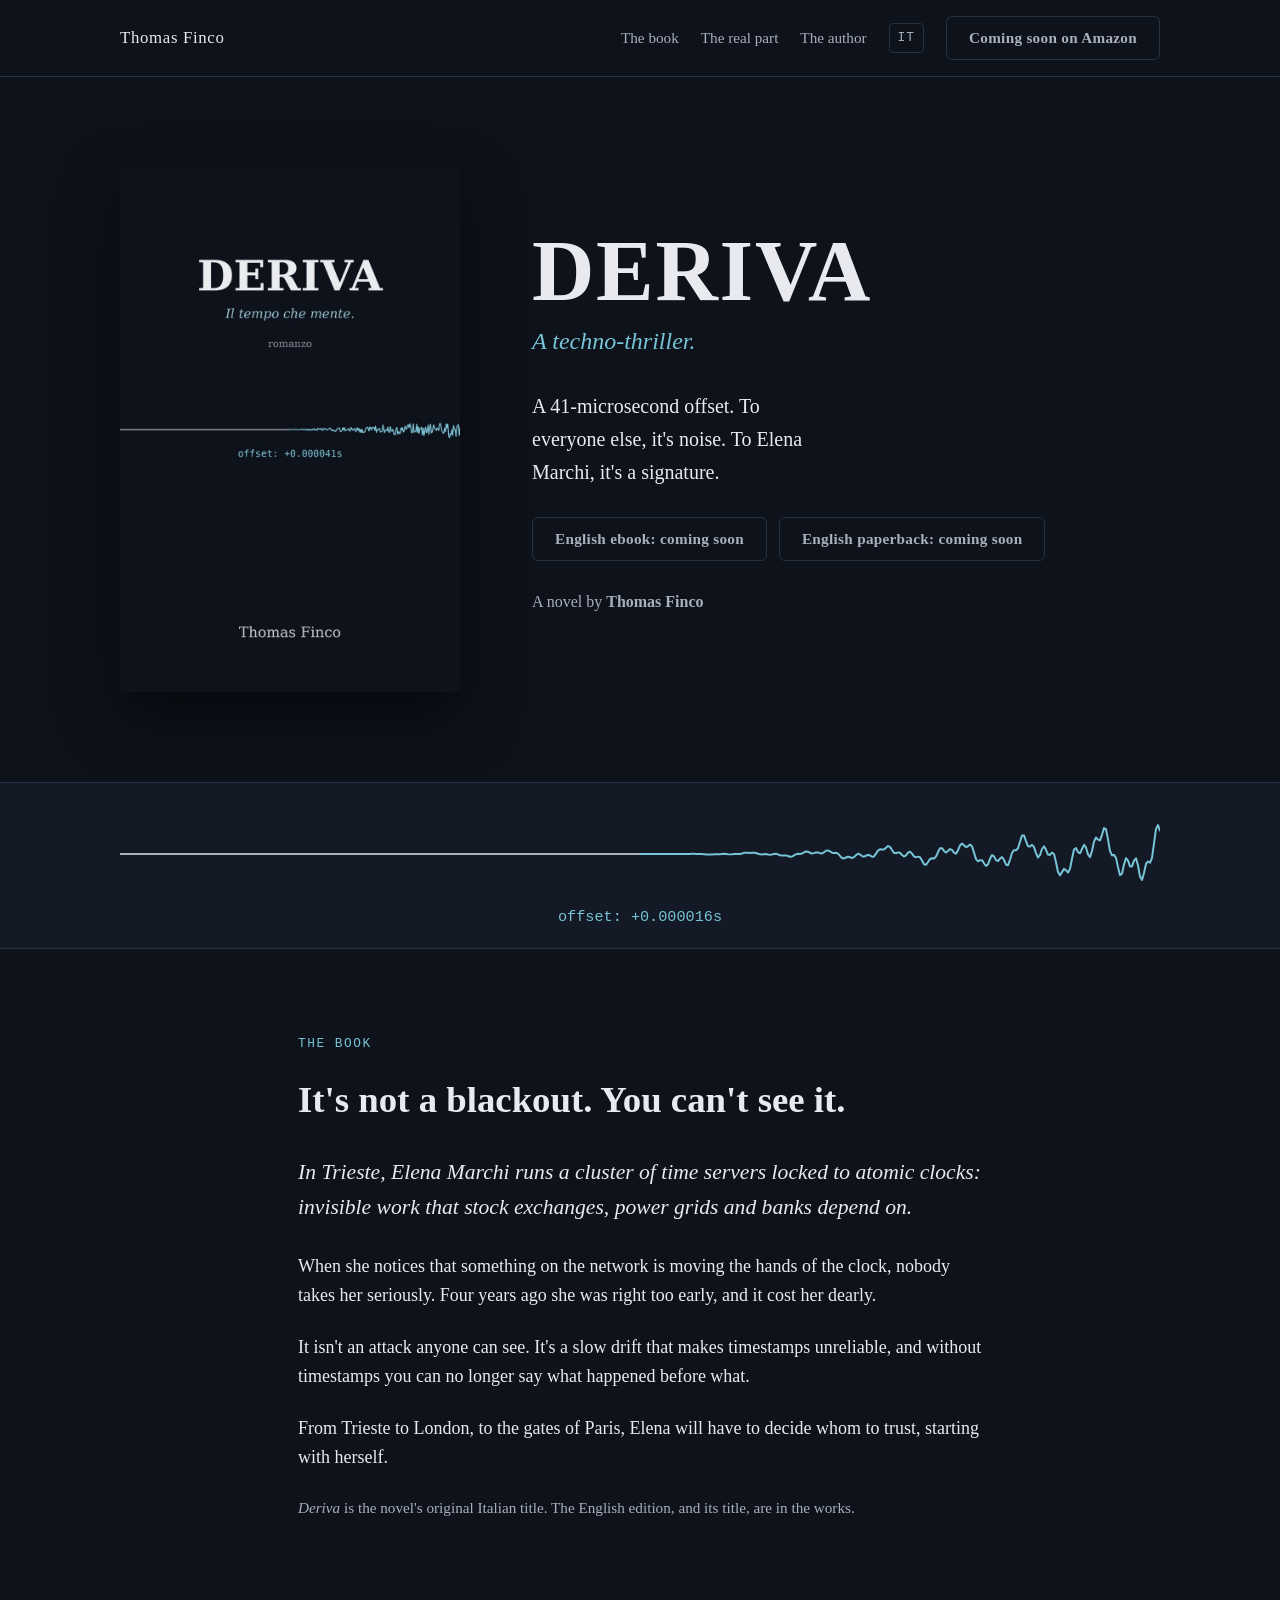
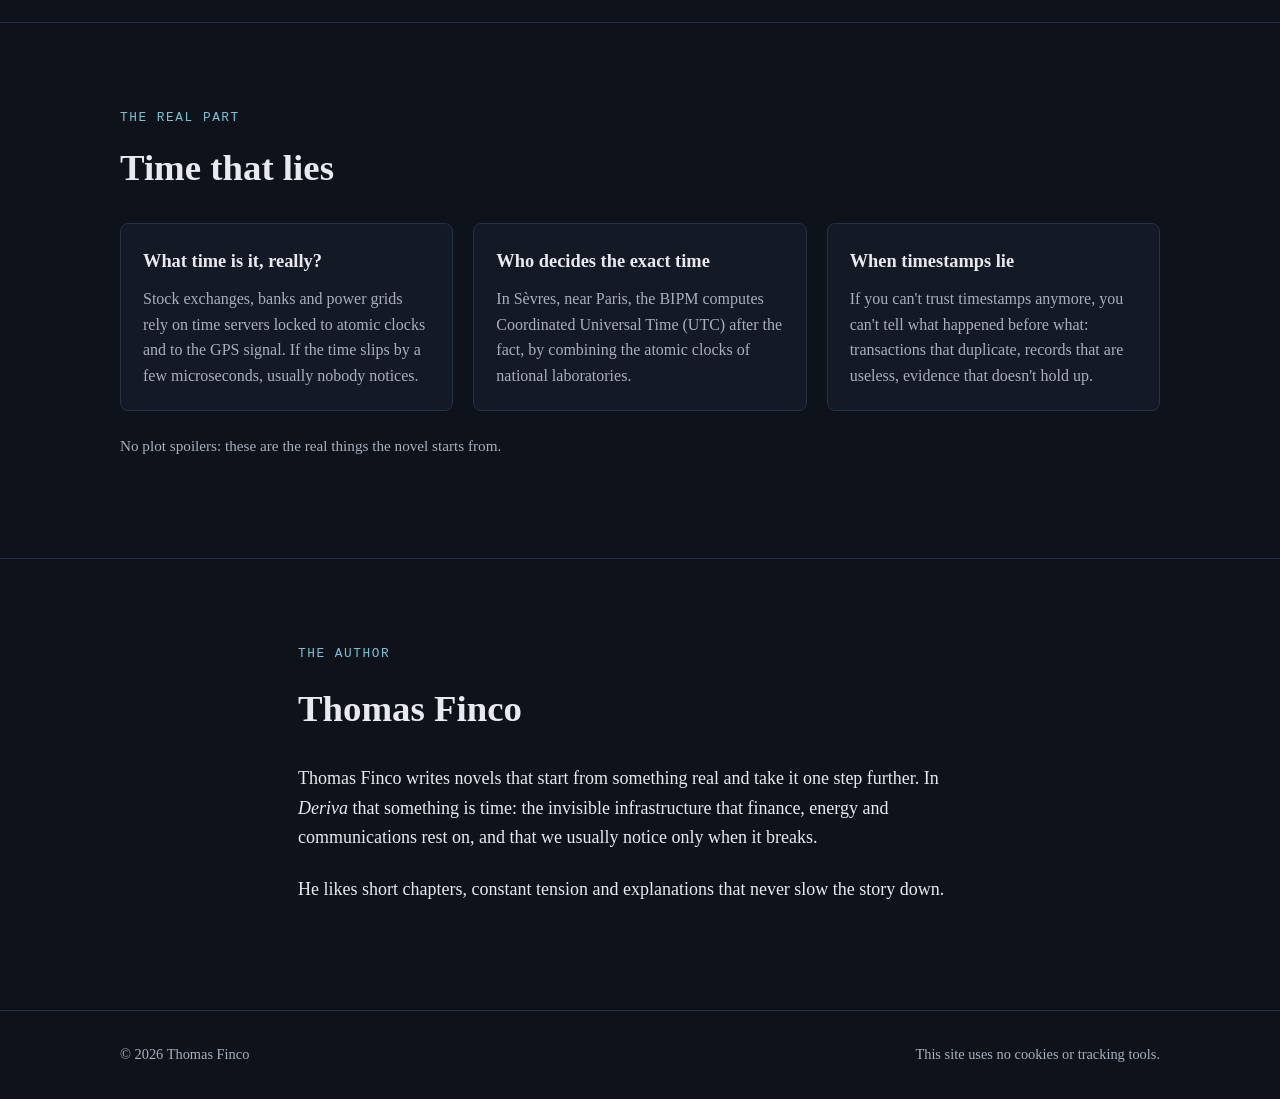
==== en/index.html @ d2b4d73e "Add files via upload" ====
<!doctype html>
<html lang="en">
<head>
<meta charset="utf-8">
<meta name="viewport" content="width=device-width, initial-scale=1">
<title>Deriva – A techno-thriller by Thomas Finco</title>
<meta name="description" content="Deriva, a techno-thriller by Thomas Finco. A 41-microsecond offset: to everyone else it's noise, to Elena Marchi it's a signature.">
<meta name="theme-color" content="#0e121b">
<link rel="icon" href="../favicon.svg" type="image/svg+xml">
<link rel="stylesheet" href="../style.css">

<!-- Language versions -->
<link rel="alternate" hreflang="it" href="https://thomasfinco.github.io/">
<link rel="alternate" hreflang="en" href="https://thomasfinco.github.io/en/">
<link rel="alternate" hreflang="x-default" href="https://thomasfinco.github.io/">

<!-- Social previews: replace the address if you move to your own domain -->
<meta property="og:type" content="book">
<meta property="og:locale" content="en_US">
<meta property="og:locale:alternate" content="it_IT">
<meta property="og:title" content="Deriva – A techno-thriller by Thomas Finco">
<meta property="og:description" content="A 41-microsecond offset. To everyone else it's noise.">
<meta property="og:image" content="https://thomasfinco.github.io/anteprima-social.jpg">
<meta name="twitter:card" content="summary_large_image">
</head>
<body>

<header>
  <div class="wrap">
    <a class="marchio" href="#top">Thomas Finco</a>
    <nav aria-label="Main">
      <a class="voce" href="#the-book">The book</a>
      <a class="voce" href="#the-real-part">The real part</a>
      <a class="voce" href="#estratto" id="nav-estratto" hidden>Excerpt</a>
      <a class="voce" href="#author">The author</a>
      <a class="lingua" href="../" hreflang="it" lang="it" title="Leggi il sito in italiano">IT</a>
      <a class="btn" id="btn-acquista-alto" aria-disabled="true">Coming soon on Amazon</a>
    </nav>
  </div>
</header>

<main id="top">

  <div class="hero">
    <div class="wrap">
      <img src="../copertina.jpg" width="800" height="1237" alt="Cover of the Italian edition of Deriva by Thomas Finco: a bold title on a dark background and a flat line that starts to tremble.">
      <div>
        <h1>DERIVA</h1>
        <p class="sottotitolo">A techno-thriller.</p>
        <p class="gancio">A 41-microsecond offset. To everyone else, it's noise. To Elena Marchi, it's a signature.</p>
        <div class="azioni">
          <a class="btn" id="btn-ebook" aria-disabled="true">English ebook: coming soon</a>
          <a class="btn secondario" id="btn-cartaceo" aria-disabled="true">English paperback: coming soon</a>
        </div>
        <p class="autore-riga">A novel by <strong>Thomas Finco</strong></p>
      </div>
    </div>
  </div>

  <div class="onda" aria-hidden="true">
    <div class="wrap">
      <canvas id="onda"></canvas>
      <p class="offset" id="offset">offset: +0.000041s</p>
    </div>
  </div>

  <section id="the-book">
    <div class="wrap colonna">
      <p class="etichetta">The book</p>
      <h2>It's not a blackout. You can't see it.</h2>
      <p class="evidenza">In Trieste, Elena Marchi runs a cluster of time servers locked to atomic clocks: invisible work that stock exchanges, power grids and banks depend on.</p>
      <p>When she notices that something on the network is moving the hands of the clock, nobody takes her seriously. Four years ago she was right too early, and it cost her dearly.</p>
      <p>It isn't an attack anyone can see. It's a slow drift that makes timestamps unreliable, and without timestamps you can no longer say what happened before what.</p>
      <p>From Trieste to London, to the gates of Paris, Elena will have to decide whom to trust, starting with herself.</p>
      <p class="nota"><em>Deriva</em> is the novel's original Italian title. The English edition, and its title, are in the works.</p>
    </div>
  </section>

  <section id="the-real-part">
    <div class="wrap">
      <p class="etichetta">The real part</p>
      <h2>Time that lies</h2>
      <div class="schede">
        <article class="scheda">
          <h3>What time is it, really?</h3>
          <p>Stock exchanges, banks and power grids rely on time servers locked to atomic clocks and to the GPS signal. If the time slips by a few microseconds, usually nobody notices.</p>
        </article>
        <article class="scheda">
          <h3>Who decides the exact time</h3>
          <p>In Sèvres, near Paris, the BIPM computes Coordinated Universal Time (UTC) after the fact, by combining the atomic clocks of national laboratories.</p>
        </article>
        <article class="scheda">
          <h3>When timestamps lie</h3>
          <p>If you can't trust timestamps anymore, you can't tell what happened before what: transactions that duplicate, records that are useless, evidence that doesn't hold up.</p>
        </article>
      </div>
      <p class="nota">No plot spoilers: these are the real things the novel starts from.</p>
    </div>
  </section>

  <section id="estratto" hidden>
    <div class="wrap colonna">
      <p class="etichetta">Excerpt</p>
      <h2>The first pages</h2>
      <div id="testo-estratto"></div>
    </div>
  </section>

  <section id="author">
    <div class="wrap colonna">
      <p class="etichetta">The author</p>
      <h2>Thomas Finco</h2>
      <p>Thomas Finco writes novels that start from something real and take it one step further. In <em>Deriva</em> that something is time: the invisible infrastructure that finance, energy and communications rest on, and that we usually notice only when it breaks.</p>
      <p>He likes short chapters, constant tension and explanations that never slow the story down.</p>
    </div>
  </section>

  <section id="newsletter" hidden>
    <div class="wrap colonna">
      <p class="etichetta">Newsletter</p>
      <h2>Stay in touch</h2>
      <p>Get the extended excerpt and the behind-the-scenes notes on <em>Deriva</em>. An occasional email, no spam.</p>
      <form id="form-newsletter" method="post">
        <label for="email" class="sr">Email address</label>
        <input id="email" name="email" type="email" required placeholder="Your email" autocomplete="email">
        <button class="btn" type="submit">Subscribe</button>
      </form>
    </div>
  </section>

</main>

<footer>
  <div class="wrap">
    <span>© 2026 Thomas Finco</span>
    <span id="contatto" hidden></span>
    <span>This site uses no cookies or tracking tools.</span>
  </div>
</footer>

<script src="../config.js"></script>
<script src="../app.js"></script>
</body>
</html>
---- style.css ----
:root {
  --bg: #0e121b;
  --bg-2: #131925;
  --linea: #263042;
  --testo: #e9eaef;
  --testo-2: #a9afbd;
  --accento: #77c4d6;
  --accento-scuro: #0e121b;
  --serif: "Iowan Old Style", "Palatino Linotype", Palatino, Georgia, "Times New Roman", serif;
  --mono: ui-monospace, "SFMono-Regular", Menlo, Consolas, "Liberation Mono", monospace;
}
* { box-sizing: border-box; }
html { scroll-behavior: smooth; }
body {
  margin: 0; background: var(--bg); color: var(--testo);
  font: 18px/1.65 var(--serif);
  -webkit-font-smoothing: antialiased;
}
a { color: var(--accento); }
.wrap { width: min(1040px, 100% - 40px); margin-inline: auto; }
.mono { font-family: var(--mono); }

/* Intestazione */
header { border-bottom: 1px solid var(--linea); }
header .wrap { display: flex; align-items: center; justify-content: space-between; padding-block: 16px; gap: 16px; }
.marchio { font-family: var(--serif); letter-spacing: .04em; color: var(--testo); text-decoration: none; font-size: 1.05rem; }
nav { display: flex; gap: 22px; align-items: center; font-size: .95rem; }
nav a { color: var(--testo-2); text-decoration: none; }
nav a:hover { color: var(--testo); }
@media (max-width: 720px) { nav .voce { display: none; } }

/* Pulsanti */
.btn {
  display: inline-block; padding: 12px 22px; border-radius: 6px; text-decoration: none;
  font: 600 .95rem var(--serif); letter-spacing: .02em; border: 1px solid var(--accento);
  background: var(--accento); color: var(--accento-scuro); cursor: pointer;
}
.btn:hover { filter: brightness(1.08); }
.btn.secondario { background: transparent; color: var(--accento); }
.btn[aria-disabled="true"] { background: transparent; color: var(--testo-2); border-color: var(--linea); cursor: default; filter: none; }
.btn:focus-visible, a:focus-visible, input:focus-visible { outline: 3px solid var(--accento); outline-offset: 3px; }

/* Hero */
.hero { padding-block: clamp(40px, 8vw, 90px); }
.hero .wrap { display: grid; grid-template-columns: minmax(220px, 340px) 1fr; gap: clamp(28px, 6vw, 72px); align-items: center; }
.hero img { width: 100%; height: auto; display: block; border-radius: 4px; box-shadow: 0 24px 60px rgba(0,0,0,.55); }
.hero h1 { font-size: clamp(3rem, 9vw, 5.4rem); line-height: 1; margin: 0 0 8px; letter-spacing: .02em; font-weight: 700; }
.sottotitolo { font-style: italic; color: var(--accento); font-size: 1.5rem; margin: 0 0 28px; }
.gancio { font-size: 1.25rem; max-width: 30ch; margin: 0 0 28px; }
.azioni { display: flex; flex-wrap: wrap; gap: 12px; }
.autore-riga { margin-top: 28px; color: var(--testo-2); font-size: 1rem; }
@media (max-width: 720px) { .hero .wrap { grid-template-columns: 1fr; } .hero img { max-width: 280px; margin-inline: auto; } }

/* Onda */
.onda { border-block: 1px solid var(--linea); background: var(--bg-2); padding-block: 26px 18px; }
.onda canvas { width: 100%; height: 90px; display: block; }
.offset { text-align: center; color: var(--accento); font-family: var(--mono); font-size: .95rem; margin: 6px 0 0; }

/* Sezioni */
section { padding-block: clamp(44px, 7vw, 84px); }
section + section { border-top: 1px solid var(--linea); }
h2 { font-size: clamp(1.7rem, 4vw, 2.3rem); margin: 0 0 24px; font-weight: 700; }
.etichetta { font-family: var(--mono); font-size: .8rem; letter-spacing: .12em; text-transform: uppercase; color: var(--accento); margin: 0 0 10px; }
.colonna { max-width: 38em; }
.colonna p { margin: 0 0 1.2em; }
.evidenza { font-size: 1.35rem; font-style: italic; }

.schede { display: grid; grid-template-columns: repeat(auto-fit, minmax(240px, 1fr)); gap: 20px; margin-top: 8px; }
.scheda { border: 1px solid var(--linea); background: var(--bg-2); border-radius: 8px; padding: 22px; }
.scheda h3 { margin: 0 0 10px; font-size: 1.15rem; }
.scheda p { margin: 0; color: var(--testo-2); font-size: 1rem; line-height: 1.6; }
.nota { margin-top: 22px; color: var(--testo-2); font-size: .95rem; }

/* Newsletter */
form { display: flex; flex-wrap: wrap; gap: 12px; max-width: 520px; }
input[type=email] {
  flex: 1 1 240px; padding: 12px 14px; border-radius: 6px; border: 1px solid var(--linea);
  background: var(--bg-2); color: var(--testo); font: 1rem var(--serif);
}

footer { border-top: 1px solid var(--linea); padding-block: 32px; color: var(--testo-2); font-size: .9rem; }
footer .wrap { display: flex; flex-wrap: wrap; justify-content: space-between; gap: 12px; }
[hidden] { display: none !important; }
/* Selettore lingua */
.lingua { border: 1px solid var(--linea); border-radius: 4px; padding: 3px 8px; font-family: var(--mono); font-size: .8rem; letter-spacing: .08em; }
.lingua:hover { border-color: var(--accento); color: var(--accento); }
.sr { position: absolute; left: -9999px; }
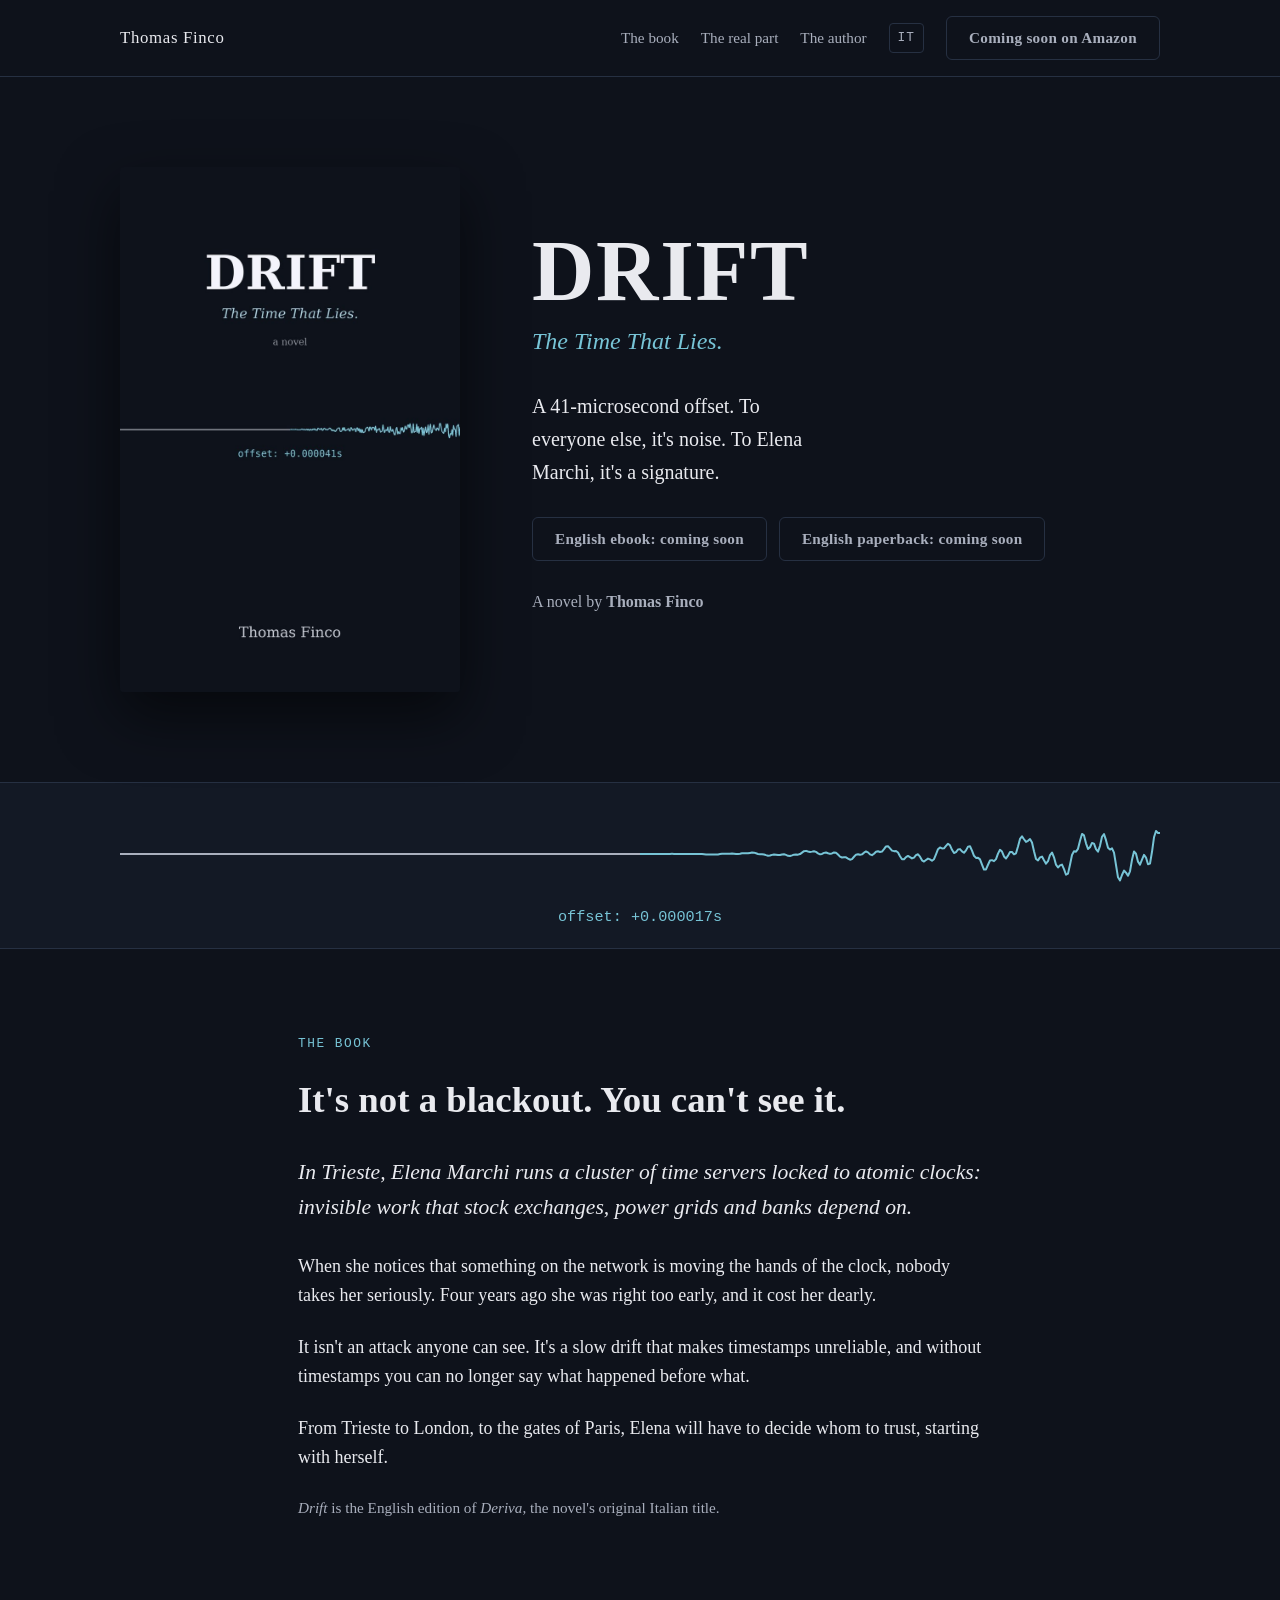
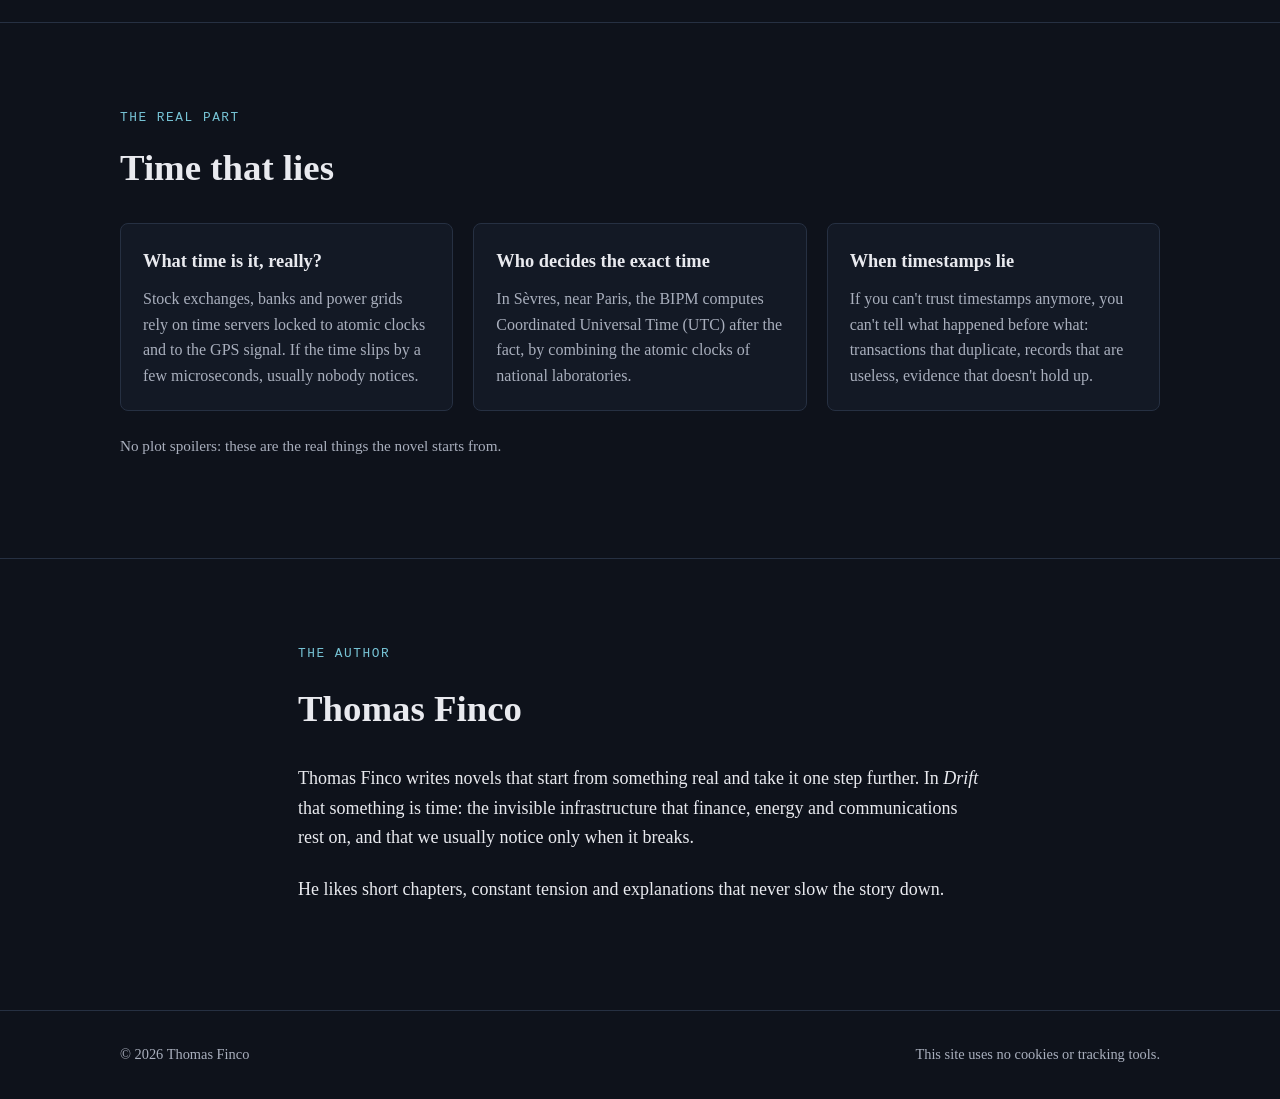
==== commit 1daa9e95: "Add files via upload" ====
--- a/en/index.html
+++ b/en/index.html
@@ -3,8 +3,8 @@
 <head>
 <meta charset="utf-8">
 <meta name="viewport" content="width=device-width, initial-scale=1">
-<title>Deriva – A techno-thriller by Thomas Finco</title>
-<meta name="description" content="Deriva, a techno-thriller by Thomas Finco. A 41-microsecond offset: to everyone else it's noise, to Elena Marchi it's a signature.">
+<title>Drift: The Time That Lies – A techno-thriller by Thomas Finco</title>
+<meta name="description" content="Drift: The Time That Lies, a techno-thriller by Thomas Finco. A 41-microsecond offset: to everyone else it's noise, to Elena Marchi it's a signature.">
 <meta name="theme-color" content="#0e121b">
 <link rel="icon" href="../favicon.svg" type="image/svg+xml">
 <link rel="stylesheet" href="../style.css">
@@ -18,10 +18,22 @@
 <meta property="og:type" content="book">
 <meta property="og:locale" content="en_US">
 <meta property="og:locale:alternate" content="it_IT">
-<meta property="og:title" content="Deriva – A techno-thriller by Thomas Finco">
+<meta property="og:title" content="Drift: The Time That Lies – A techno-thriller by Thomas Finco">
 <meta property="og:description" content="A 41-microsecond offset. To everyone else it's noise.">
-<meta property="og:image" content="https://thomasfinco.github.io/anteprima-social.jpg">
+<meta property="og:image" content="https://thomasfinco.github.io/anteprima-social-en.jpg">
 <meta name="twitter:card" content="summary_large_image">
+
+<script type="application/ld+json">
+{
+  "@context": "https://schema.org",
+  "@type": "Book",
+  "name": "Drift: The Time That Lies",
+  "author": { "@type": "Person", "name": "Thomas Finco" },
+  "inLanguage": "en",
+  "genre": "Techno-thriller",
+  "image": "https://thomasfinco.github.io/copertina-en.jpg"
+}
+</script>
 </head>
 <body>
 
@@ -43,10 +55,10 @@
 
   <div class="hero">
     <div class="wrap">
-      <img src="../copertina.jpg" width="800" height="1237" alt="Cover of the Italian edition of Deriva by Thomas Finco: a bold title on a dark background and a flat line that starts to tremble.">
+      <img src="../copertina-en.jpg" width="800" height="1236" alt="Cover of Drift: The Time That Lies, a novel by Thomas Finco: a bold title on a dark background and a flat line that starts to tremble.">
       <div>
-        <h1>DERIVA</h1>
-        <p class="sottotitolo">A techno-thriller.</p>
+        <h1>DRIFT</h1>
+        <p class="sottotitolo">The Time That Lies.</p>
         <p class="gancio">A 41-microsecond offset. To everyone else, it's noise. To Elena Marchi, it's a signature.</p>
         <div class="azioni">
           <a class="btn" id="btn-ebook" aria-disabled="true">English ebook: coming soon</a>
@@ -72,7 +84,7 @@
       <p>When she notices that something on the network is moving the hands of the clock, nobody takes her seriously. Four years ago she was right too early, and it cost her dearly.</p>
       <p>It isn't an attack anyone can see. It's a slow drift that makes timestamps unreliable, and without timestamps you can no longer say what happened before what.</p>
       <p>From Trieste to London, to the gates of Paris, Elena will have to decide whom to trust, starting with herself.</p>
-      <p class="nota"><em>Deriva</em> is the novel's original Italian title. The English edition, and its title, are in the works.</p>
+      <p class="nota"><em>Drift</em> is the English edition of <em>Deriva</em>, the novel's original Italian title.</p>
     </div>
   </section>
 
@@ -110,7 +122,7 @@
     <div class="wrap colonna">
       <p class="etichetta">The author</p>
       <h2>Thomas Finco</h2>
-      <p>Thomas Finco writes novels that start from something real and take it one step further. In <em>Deriva</em> that something is time: the invisible infrastructure that finance, energy and communications rest on, and that we usually notice only when it breaks.</p>
+      <p>Thomas Finco writes novels that start from something real and take it one step further. In <em>Drift</em> that something is time: the invisible infrastructure that finance, energy and communications rest on, and that we usually notice only when it breaks.</p>
       <p>He likes short chapters, constant tension and explanations that never slow the story down.</p>
     </div>
   </section>
@@ -119,7 +131,7 @@
     <div class="wrap colonna">
       <p class="etichetta">Newsletter</p>
       <h2>Stay in touch</h2>
-      <p>Get the extended excerpt and the behind-the-scenes notes on <em>Deriva</em>. An occasional email, no spam.</p>
+      <p>Get the extended excerpt and the behind-the-scenes notes on <em>Drift</em>. An occasional email, no spam.</p>
       <form id="form-newsletter" method="post">
         <label for="email" class="sr">Email address</label>
         <input id="email" name="email" type="email" required placeholder="Your email" autocomplete="email">
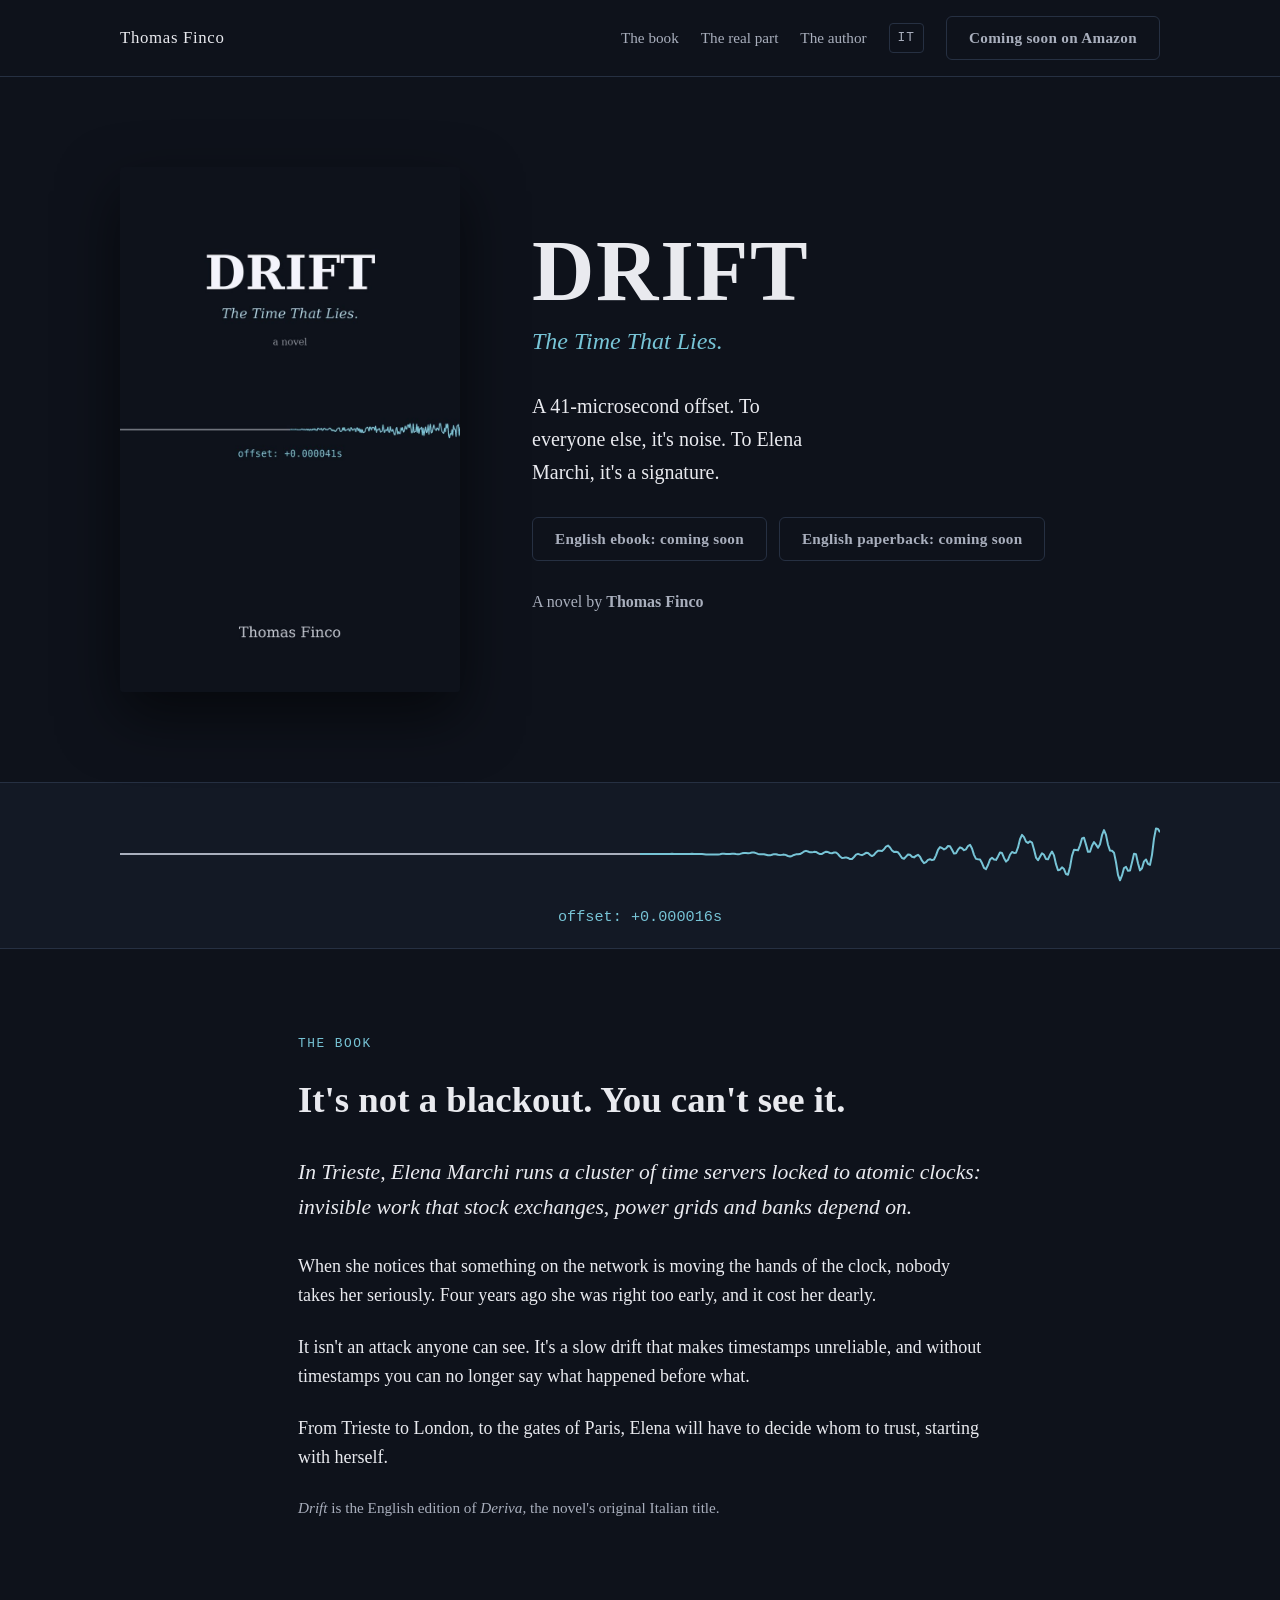
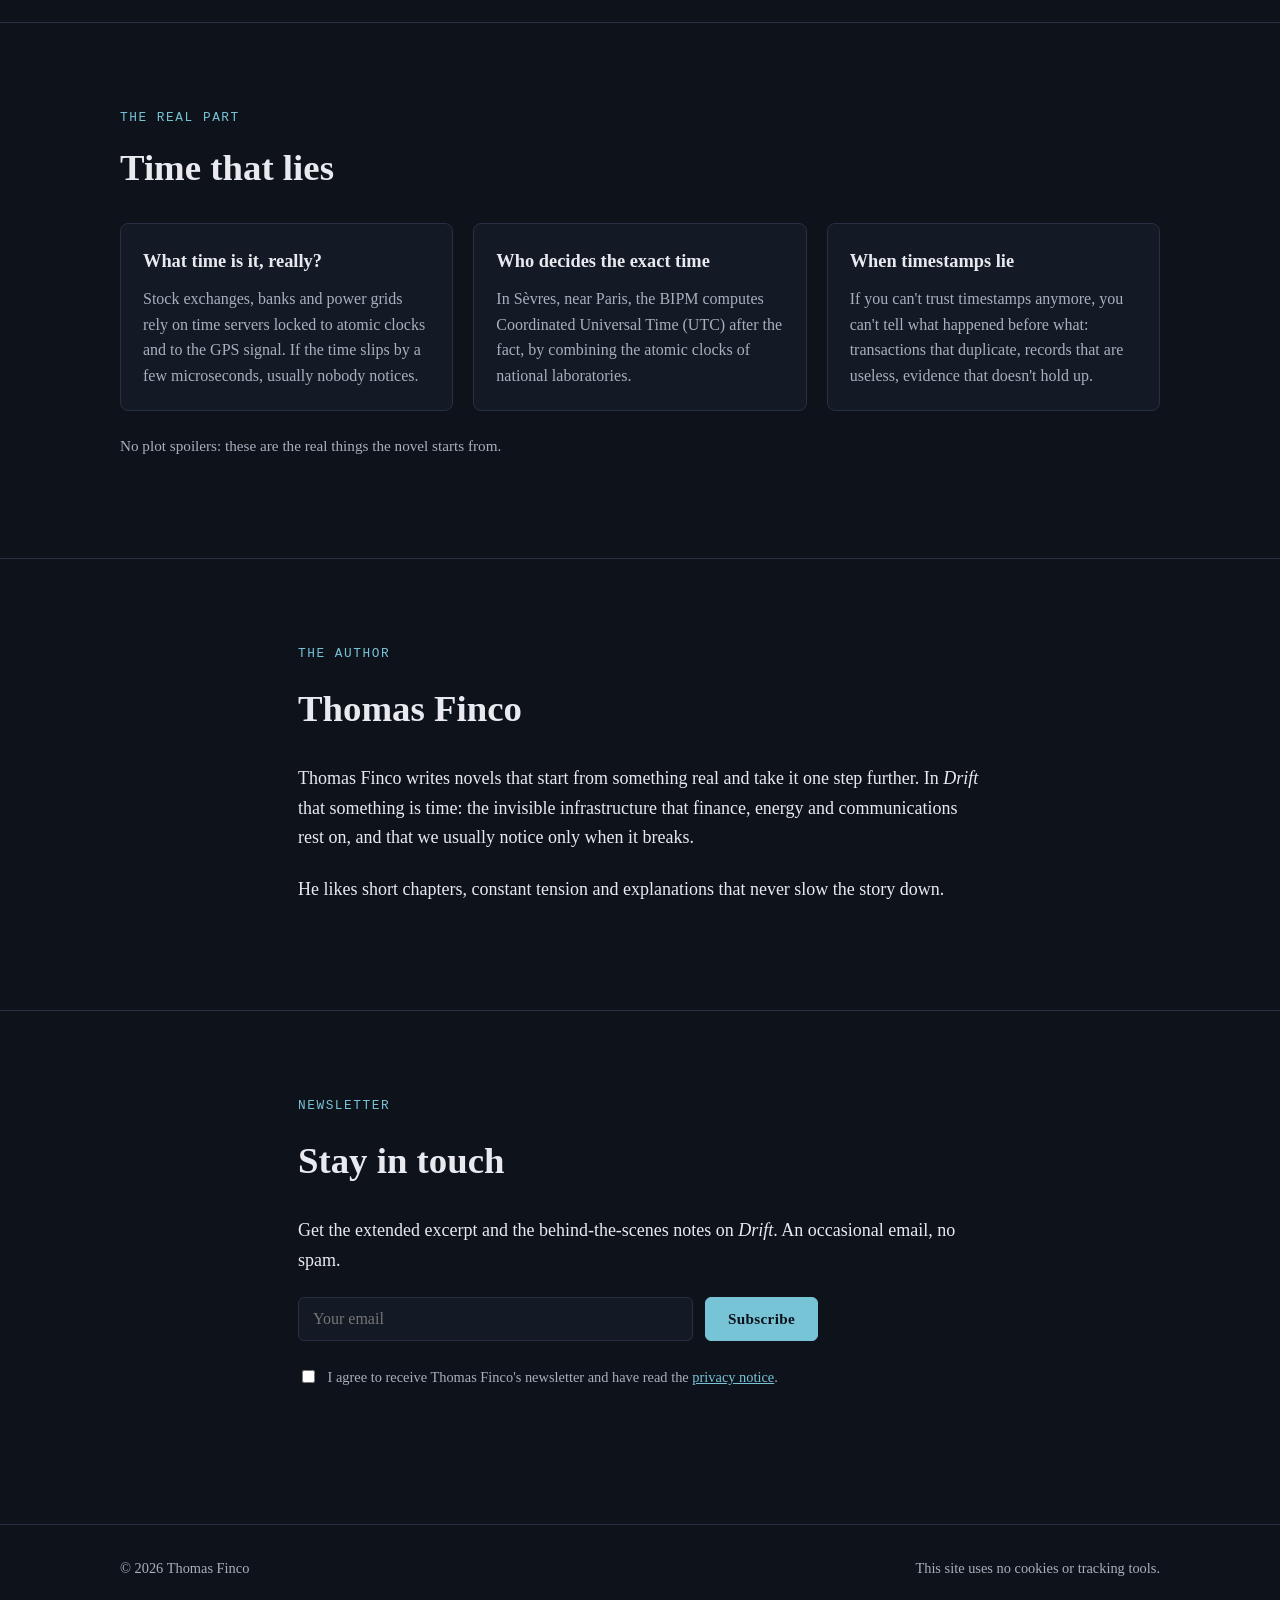
==== commit b75626c2: "Add files via upload" ====
--- a/en/index.html
+++ b/en/index.html
@@ -132,10 +132,14 @@
       <p class="etichetta">Newsletter</p>
       <h2>Stay in touch</h2>
       <p>Get the extended excerpt and the behind-the-scenes notes on <em>Drift</em>. An occasional email, no spam.</p>
-      <form id="form-newsletter" method="post">
+      <form id="form-newsletter" method="post" novalidate>
         <label for="email" class="sr">Email address</label>
-        <input id="email" name="email" type="email" required placeholder="Your email" autocomplete="email">
+        <input id="email" name="fields[email]" type="email" required placeholder="Your email" autocomplete="email">
         <button class="btn" type="submit">Subscribe</button>
+        <label class="consenso"><input type="checkbox" id="consenso" required> <span>I agree to receive Thomas Finco's newsletter and have read the <a href="privacy.html">privacy notice</a>.</span></label>
+        <input type="hidden" name="ml-submit" value="1">
+        <input type="hidden" name="anticsrf" value="true">
+        <p id="esito" role="status" aria-live="polite"></p>
       </form>
     </div>
   </section>
--- a/style.css
+++ b/style.css
@@ -85,3 +85,10 @@
 .lingua { border: 1px solid var(--linea); border-radius: 4px; padding: 3px 8px; font-family: var(--mono); font-size: .8rem; letter-spacing: .08em; }
 .lingua:hover { border-color: var(--accento); color: var(--accento); }
 .sr { position: absolute; left: -9999px; }
+
+/* Newsletter: consenso e messaggio di esito */
+#form-newsletter{flex-wrap:wrap}
+#form-newsletter .consenso{flex-basis:100%;display:flex;gap:.6rem;align-items:flex-start;font-size:.9rem;color:#a9afbd;margin-top:.8rem}
+#form-newsletter .consenso input{margin-top:.25rem;flex:none}
+#form-newsletter .consenso a{color:#77c4d6}
+#esito{flex-basis:100%;margin:.8rem 0 0;color:#77c4d6;min-height:1.4em}
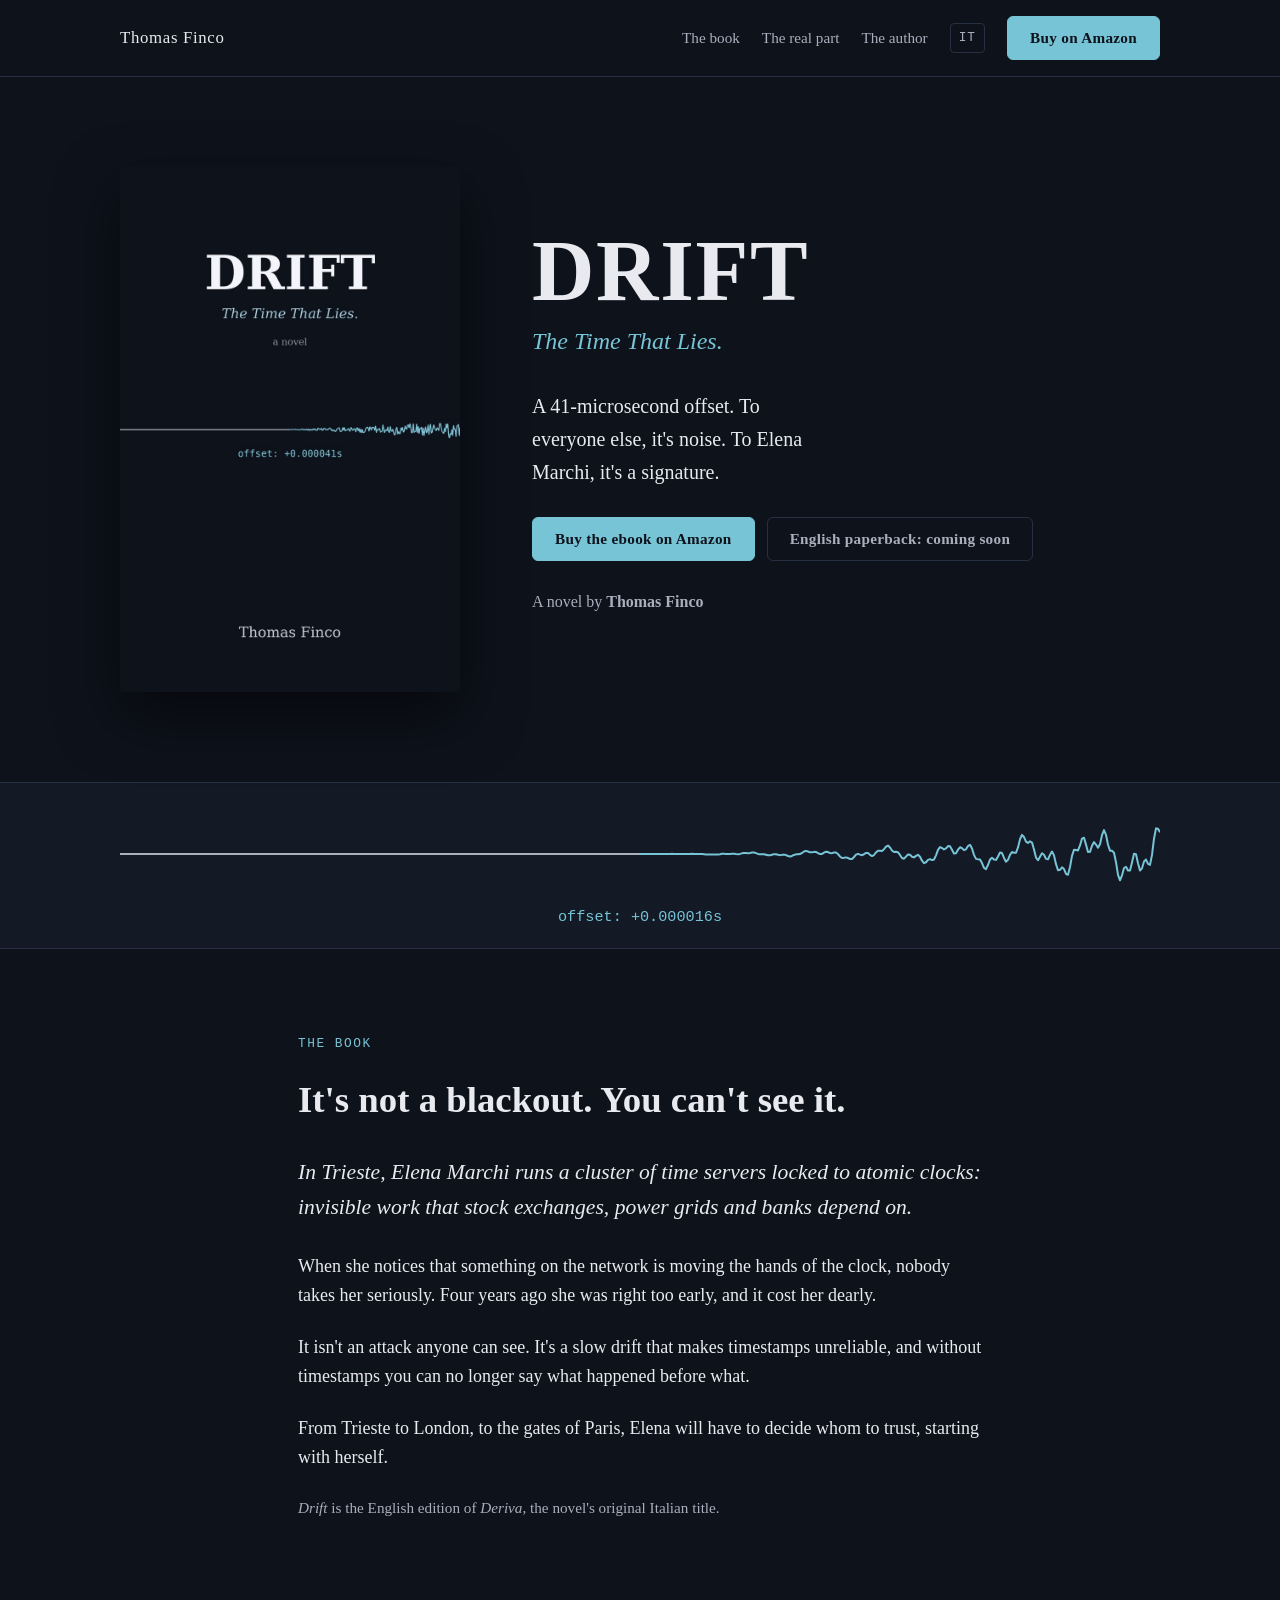
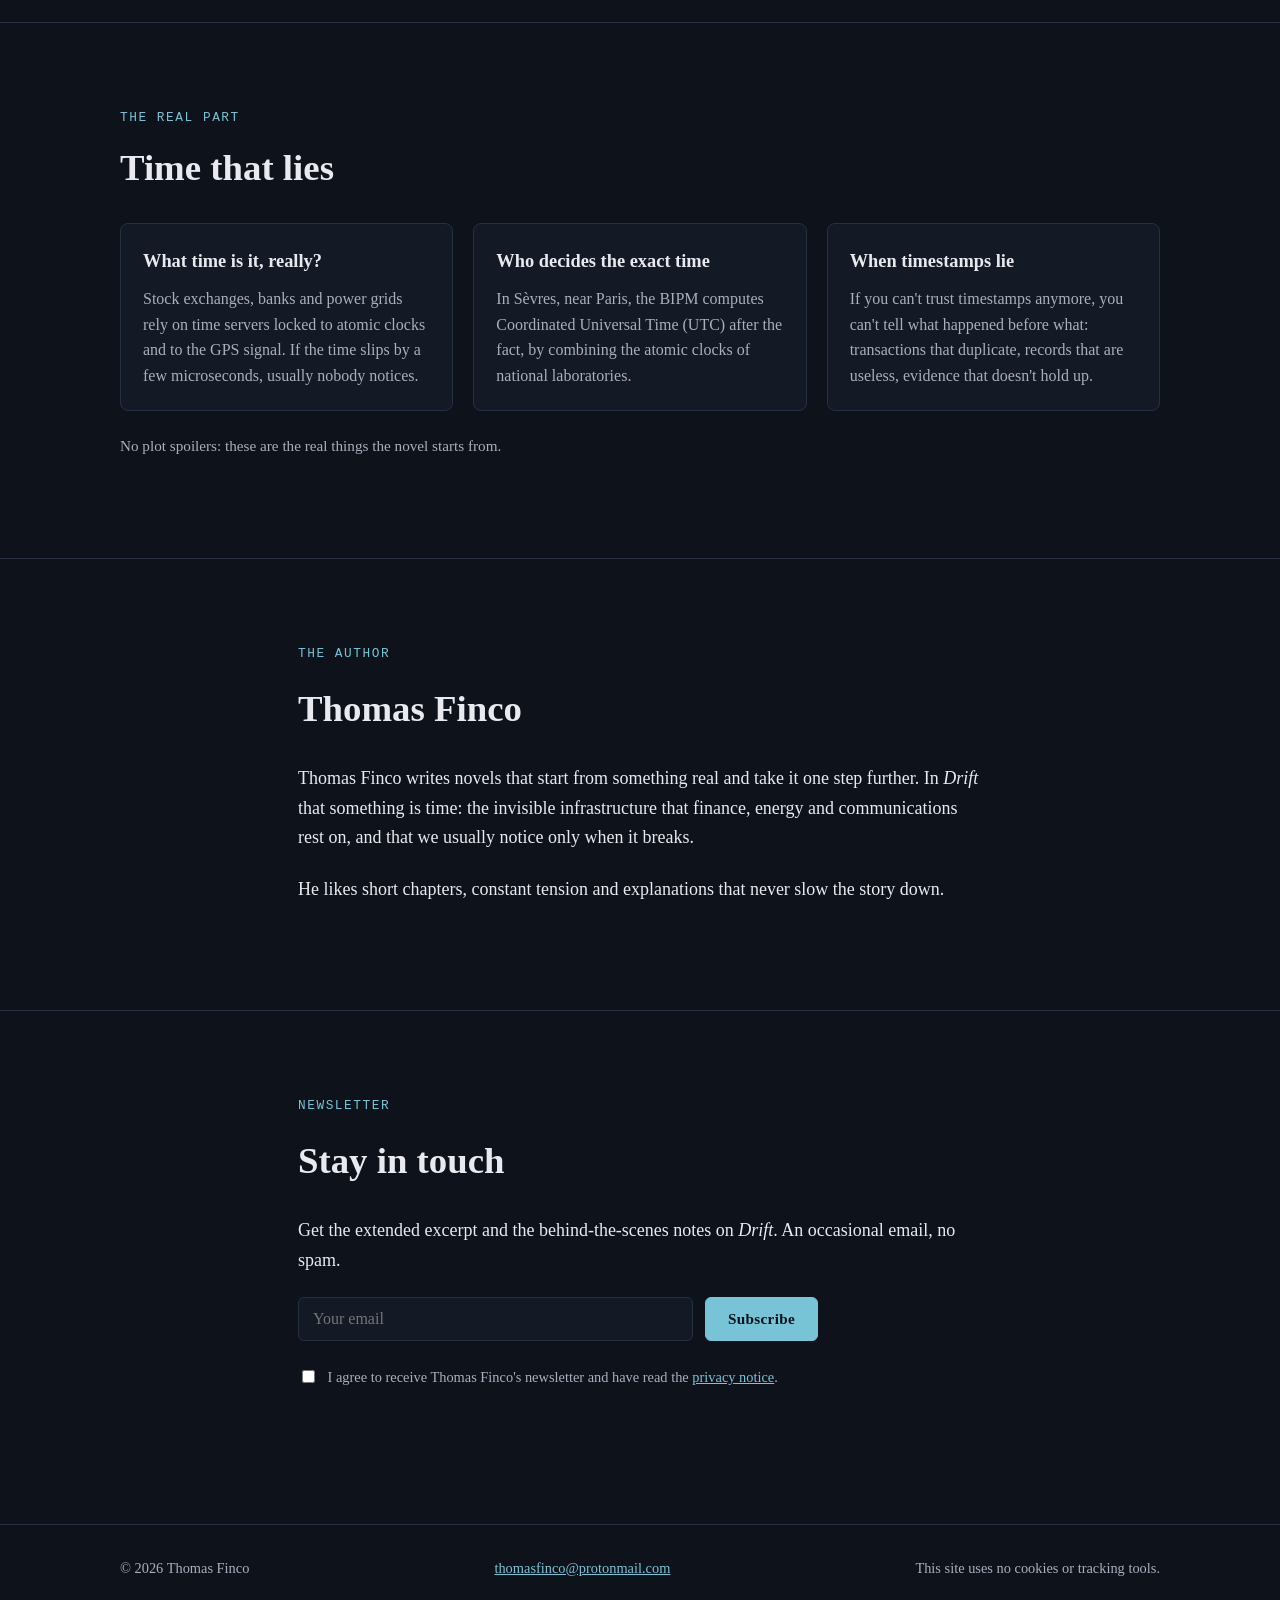
==== commit 5fa7d87e: "Add files via upload" ====
--- a/en/index.html
+++ b/en/index.html
@@ -10,6 +10,7 @@
 <link rel="stylesheet" href="../style.css">
 
 <!-- Language versions -->
+<link rel="canonical" href="https://thomasfinco.github.io/en/">
 <link rel="alternate" hreflang="it" href="https://thomasfinco.github.io/">
 <link rel="alternate" hreflang="en" href="https://thomasfinco.github.io/en/">
 <link rel="alternate" hreflang="x-default" href="https://thomasfinco.github.io/">
@@ -27,11 +28,41 @@
 {
   "@context": "https://schema.org",
   "@type": "Book",
+  "@id": "https://thomasfinco.github.io/en/#book",
   "name": "Drift: The Time That Lies",
-  "author": { "@type": "Person", "name": "Thomas Finco" },
+  "url": "https://thomasfinco.github.io/en/",
+  "author": {
+    "@type": "Person",
+    "@id": "https://thomasfinco.github.io/#autore",
+    "name": "Thomas Finco",
+    "url": "https://thomasfinco.github.io/"
+  },
   "inLanguage": "en",
   "genre": "Techno-thriller",
-  "image": "https://thomasfinco.github.io/copertina-en.jpg"
+  "image": "https://thomasfinco.github.io/copertina-en.jpg",
+  "translationOfWork": {
+    "@id": "https://thomasfinco.github.io/#libro"
+  },
+  "workExample": {
+    "@type": "Book",
+    "bookFormat": "https://schema.org/EBook",
+    "inLanguage": "en",
+    "datePublished": "2026-10-10",
+    "identifier": {
+      "@type": "PropertyValue",
+      "propertyID": "ASIN",
+      "value": "B0HM3XYZW8"
+    },
+    "offers": {
+      "@type": "Offer",
+      "price": "3.99",
+      "priceCurrency": "USD",
+      "url": "https://www.amazon.com/dp/B0HM3XYZW8"
+    }
+  },
+  "sameAs": [
+    "https://www.amazon.com/dp/B0HM3XYZW8"
+  ]
 }
 </script>
 </head>
--- a/style.css
+++ b/style.css
@@ -92,3 +92,10 @@
 #form-newsletter .consenso input{margin-top:.25rem;flex:none}
 #form-newsletter .consenso a{color:#77c4d6}
 #esito{flex-basis:100%;margin:.8rem 0 0;color:#77c4d6;min-height:1.4em}
+
+/* Pagina "Grazie per aver letto" */
+.grazie { padding-block: clamp(48px, 9vw, 110px) clamp(32px, 6vw, 64px); }
+.grazie h1 { font-size: clamp(2.3rem, 7vw, 3.8rem); line-height: 1.08; margin: 0 0 22px; font-weight: 700; }
+.elenco { margin: 0 0 1.2em; padding-left: 1.2em; }
+.elenco li { margin-bottom: .45em; }
+.elenco li::marker { color: var(--accento); }
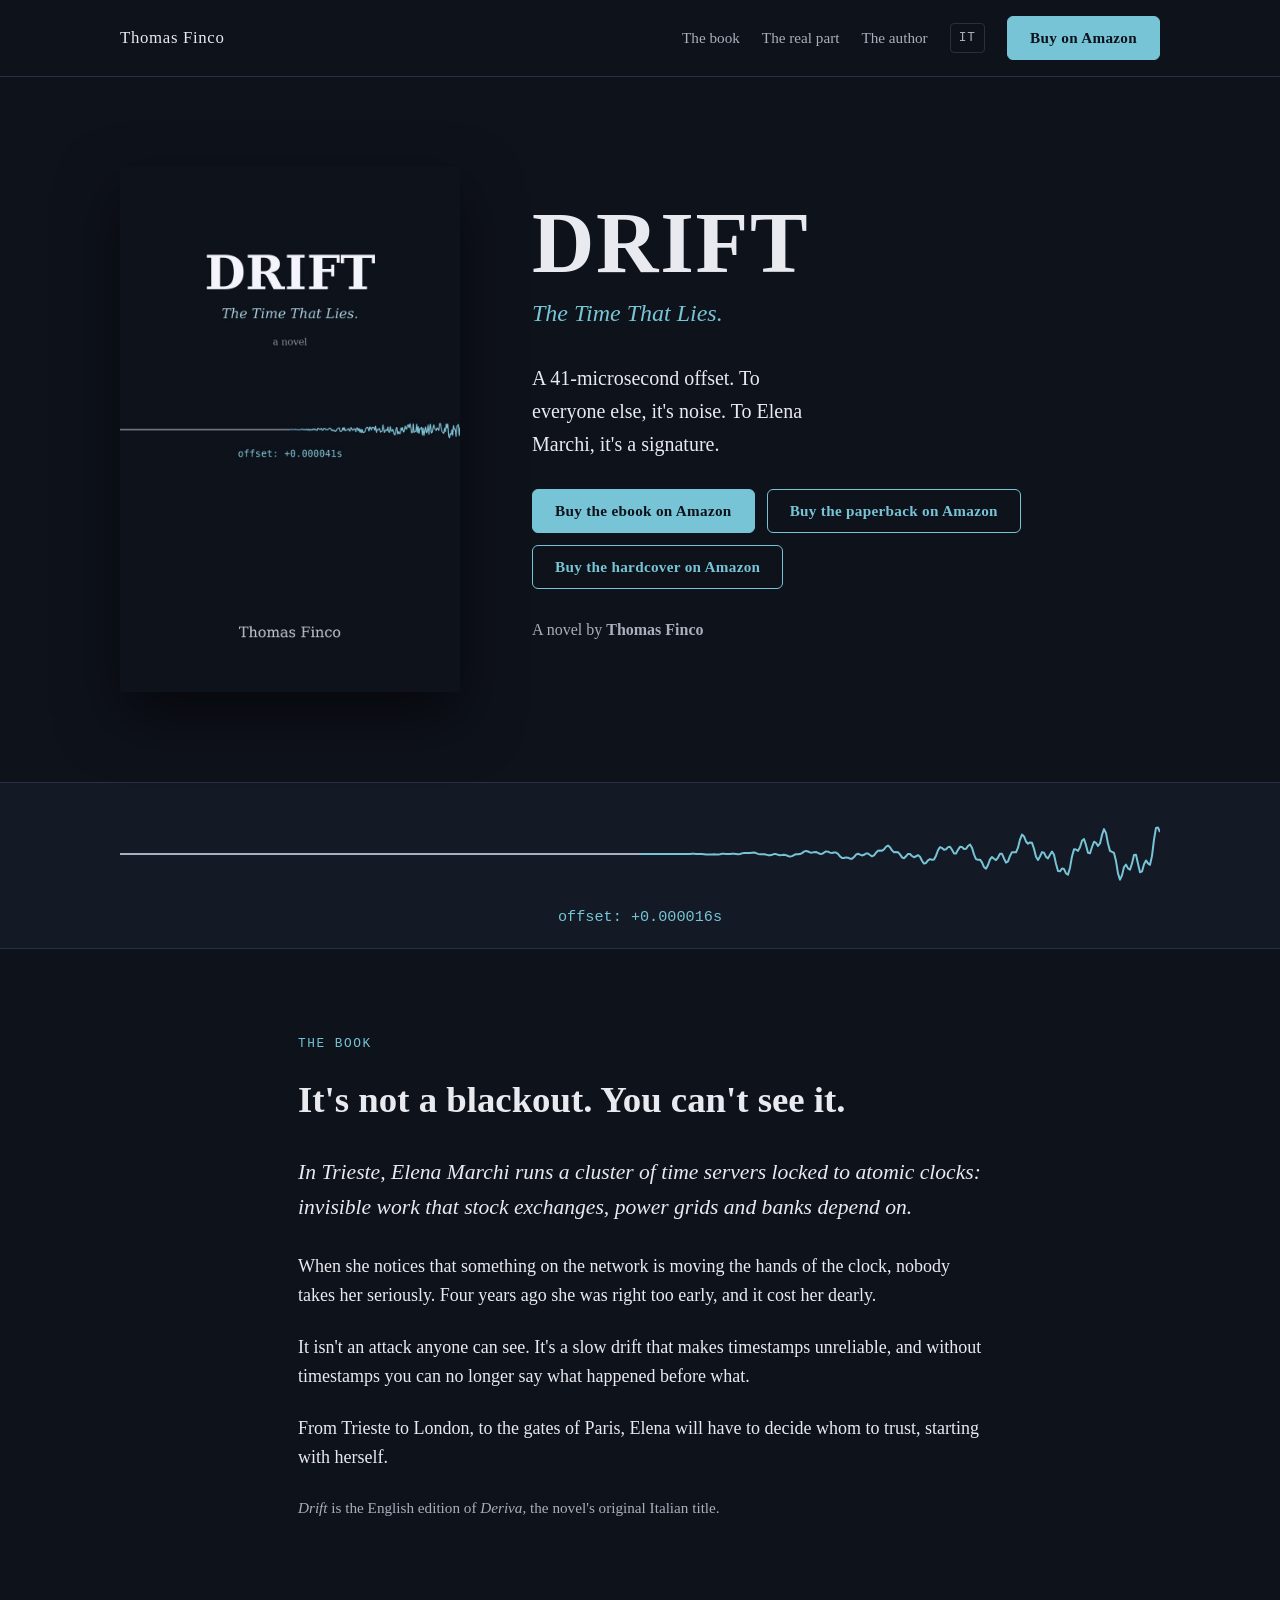
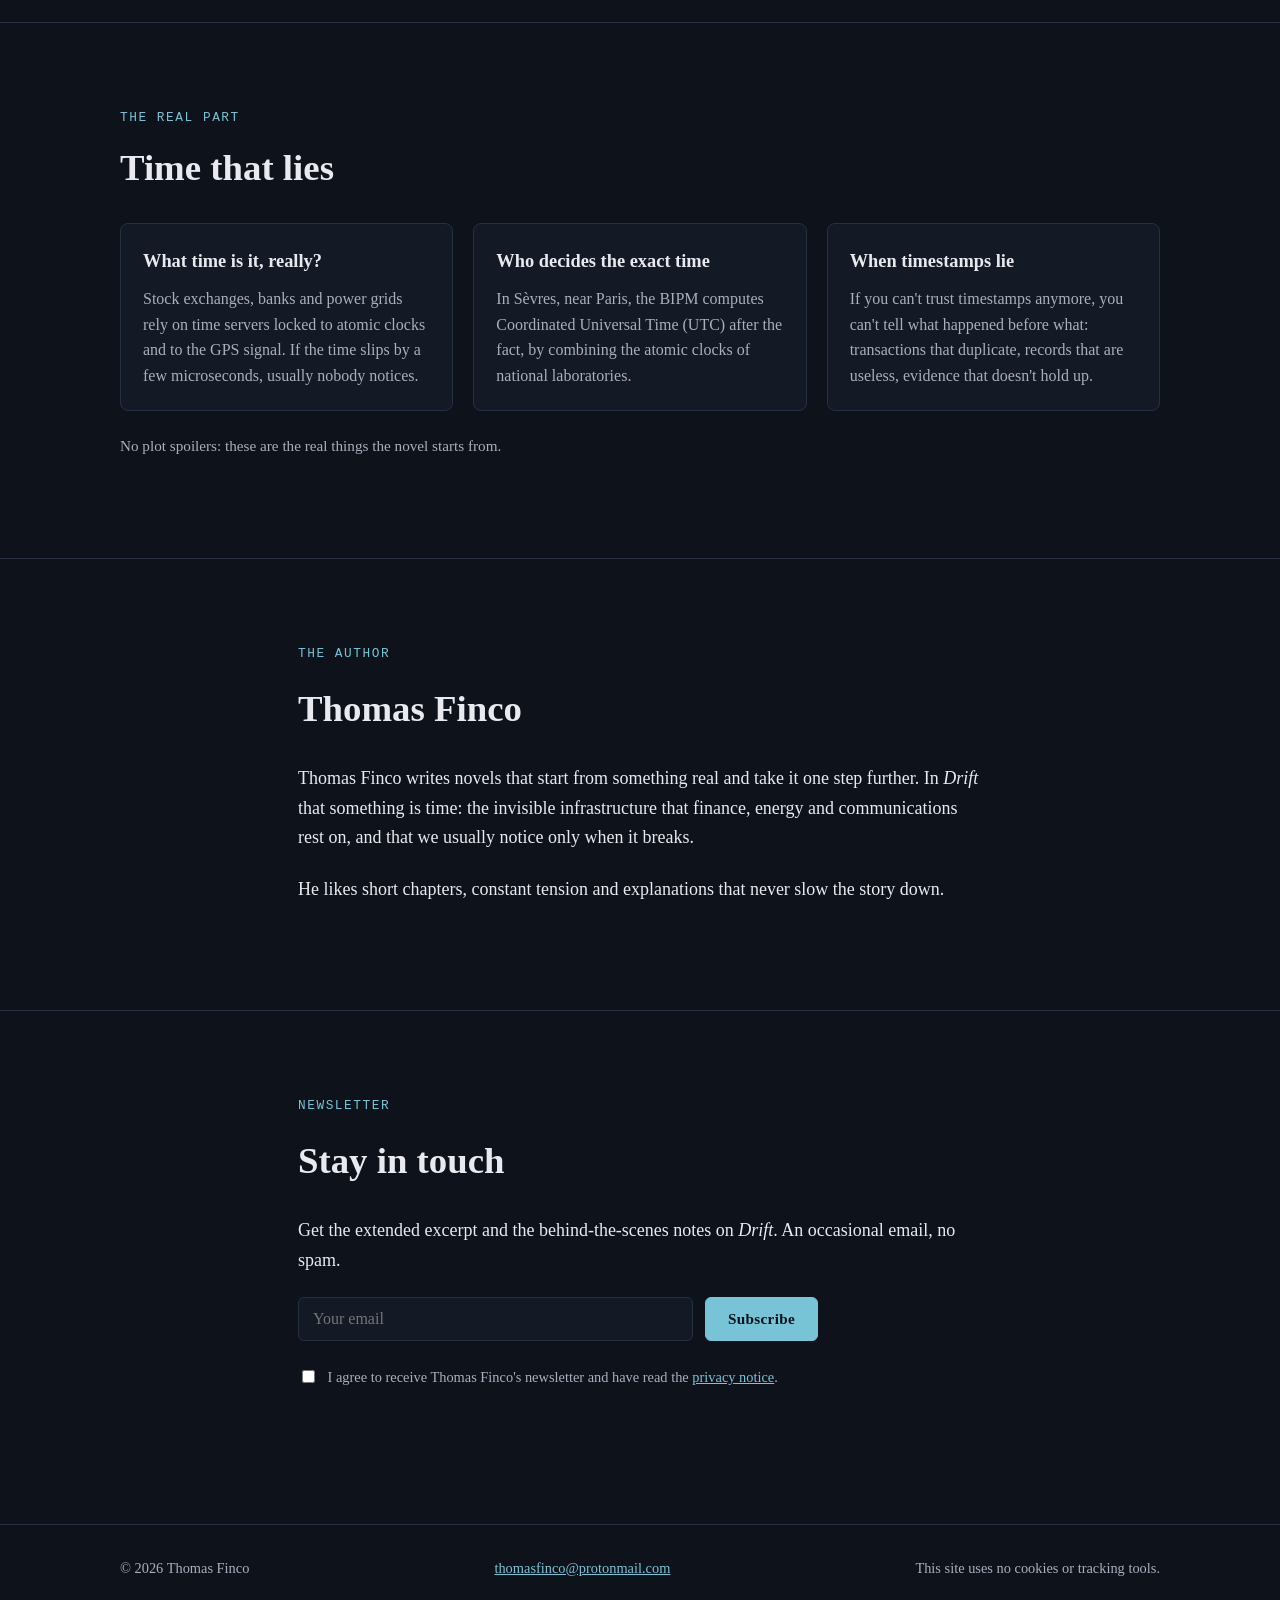
==== commit 78a9cee2: "Add files via upload" ====
--- a/en/index.html
+++ b/en/index.html
@@ -1,191 +1,212 @@
-<!doctype html>
-<html lang="en">
-<head>
-<meta charset="utf-8">
-<meta name="viewport" content="width=device-width, initial-scale=1">
-<title>Drift: The Time That Lies – A techno-thriller by Thomas Finco</title>
-<meta name="description" content="Drift: The Time That Lies, a techno-thriller by Thomas Finco. A 41-microsecond offset: to everyone else it's noise, to Elena Marchi it's a signature.">
-<meta name="theme-color" content="#0e121b">
-<link rel="icon" href="../favicon.svg" type="image/svg+xml">
-<link rel="stylesheet" href="../style.css">
-
-<!-- Language versions -->
-<link rel="canonical" href="https://thomasfinco.github.io/en/">
-<link rel="alternate" hreflang="it" href="https://thomasfinco.github.io/">
-<link rel="alternate" hreflang="en" href="https://thomasfinco.github.io/en/">
-<link rel="alternate" hreflang="x-default" href="https://thomasfinco.github.io/">
-
-<!-- Social previews: replace the address if you move to your own domain -->
-<meta property="og:type" content="book">
-<meta property="og:locale" content="en_US">
-<meta property="og:locale:alternate" content="it_IT">
-<meta property="og:title" content="Drift: The Time That Lies – A techno-thriller by Thomas Finco">
-<meta property="og:description" content="A 41-microsecond offset. To everyone else it's noise.">
-<meta property="og:image" content="https://thomasfinco.github.io/anteprima-social-en.jpg">
-<meta name="twitter:card" content="summary_large_image">
-
-<script type="application/ld+json">
-{
-  "@context": "https://schema.org",
-  "@type": "Book",
-  "@id": "https://thomasfinco.github.io/en/#book",
-  "name": "Drift: The Time That Lies",
-  "url": "https://thomasfinco.github.io/en/",
-  "author": {
-    "@type": "Person",
-    "@id": "https://thomasfinco.github.io/#autore",
-    "name": "Thomas Finco",
-    "url": "https://thomasfinco.github.io/"
-  },
-  "inLanguage": "en",
-  "genre": "Techno-thriller",
-  "image": "https://thomasfinco.github.io/copertina-en.jpg",
-  "translationOfWork": {
-    "@id": "https://thomasfinco.github.io/#libro"
-  },
-  "workExample": {
-    "@type": "Book",
-    "bookFormat": "https://schema.org/EBook",
-    "inLanguage": "en",
-    "datePublished": "2026-10-10",
-    "identifier": {
-      "@type": "PropertyValue",
-      "propertyID": "ASIN",
-      "value": "B0HM3XYZW8"
-    },
-    "offers": {
-      "@type": "Offer",
-      "price": "3.99",
-      "priceCurrency": "USD",
-      "url": "https://www.amazon.com/dp/B0HM3XYZW8"
-    }
-  },
-  "sameAs": [
-    "https://www.amazon.com/dp/B0HM3XYZW8"
-  ]
-}
-</script>
-</head>
-<body>
-
-<header>
-  <div class="wrap">
-    <a class="marchio" href="#top">Thomas Finco</a>
-    <nav aria-label="Main">
-      <a class="voce" href="#the-book">The book</a>
-      <a class="voce" href="#the-real-part">The real part</a>
-      <a class="voce" href="#estratto" id="nav-estratto" hidden>Excerpt</a>
-      <a class="voce" href="#author">The author</a>
-      <a class="lingua" href="../" hreflang="it" lang="it" title="Leggi il sito in italiano">IT</a>
-      <a class="btn" id="btn-acquista-alto" aria-disabled="true">Coming soon on Amazon</a>
-    </nav>
-  </div>
-</header>
-
-<main id="top">
-
-  <div class="hero">
-    <div class="wrap">
-      <img src="../copertina-en.jpg" width="800" height="1236" alt="Cover of Drift: The Time That Lies, a novel by Thomas Finco: a bold title on a dark background and a flat line that starts to tremble.">
-      <div>
-        <h1>DRIFT</h1>
-        <p class="sottotitolo">The Time That Lies.</p>
-        <p class="gancio">A 41-microsecond offset. To everyone else, it's noise. To Elena Marchi, it's a signature.</p>
-        <div class="azioni">
-          <a class="btn" id="btn-ebook" aria-disabled="true">English ebook: coming soon</a>
-          <a class="btn secondario" id="btn-cartaceo" aria-disabled="true">English paperback: coming soon</a>
-        </div>
-        <p class="autore-riga">A novel by <strong>Thomas Finco</strong></p>
-      </div>
-    </div>
-  </div>
-
-  <div class="onda" aria-hidden="true">
-    <div class="wrap">
-      <canvas id="onda"></canvas>
-      <p class="offset" id="offset">offset: +0.000041s</p>
-    </div>
-  </div>
-
-  <section id="the-book">
-    <div class="wrap colonna">
-      <p class="etichetta">The book</p>
-      <h2>It's not a blackout. You can't see it.</h2>
-      <p class="evidenza">In Trieste, Elena Marchi runs a cluster of time servers locked to atomic clocks: invisible work that stock exchanges, power grids and banks depend on.</p>
-      <p>When she notices that something on the network is moving the hands of the clock, nobody takes her seriously. Four years ago she was right too early, and it cost her dearly.</p>
-      <p>It isn't an attack anyone can see. It's a slow drift that makes timestamps unreliable, and without timestamps you can no longer say what happened before what.</p>
-      <p>From Trieste to London, to the gates of Paris, Elena will have to decide whom to trust, starting with herself.</p>
-      <p class="nota"><em>Drift</em> is the English edition of <em>Deriva</em>, the novel's original Italian title.</p>
-    </div>
-  </section>
-
-  <section id="the-real-part">
-    <div class="wrap">
-      <p class="etichetta">The real part</p>
-      <h2>Time that lies</h2>
-      <div class="schede">
-        <article class="scheda">
-          <h3>What time is it, really?</h3>
-          <p>Stock exchanges, banks and power grids rely on time servers locked to atomic clocks and to the GPS signal. If the time slips by a few microseconds, usually nobody notices.</p>
-        </article>
-        <article class="scheda">
-          <h3>Who decides the exact time</h3>
-          <p>In Sèvres, near Paris, the BIPM computes Coordinated Universal Time (UTC) after the fact, by combining the atomic clocks of national laboratories.</p>
-        </article>
-        <article class="scheda">
-          <h3>When timestamps lie</h3>
-          <p>If you can't trust timestamps anymore, you can't tell what happened before what: transactions that duplicate, records that are useless, evidence that doesn't hold up.</p>
-        </article>
-      </div>
-      <p class="nota">No plot spoilers: these are the real things the novel starts from.</p>
-    </div>
-  </section>
-
-  <section id="estratto" hidden>
-    <div class="wrap colonna">
-      <p class="etichetta">Excerpt</p>
-      <h2>The first pages</h2>
-      <div id="testo-estratto"></div>
-    </div>
-  </section>
-
-  <section id="author">
-    <div class="wrap colonna">
-      <p class="etichetta">The author</p>
-      <h2>Thomas Finco</h2>
-      <p>Thomas Finco writes novels that start from something real and take it one step further. In <em>Drift</em> that something is time: the invisible infrastructure that finance, energy and communications rest on, and that we usually notice only when it breaks.</p>
-      <p>He likes short chapters, constant tension and explanations that never slow the story down.</p>
-    </div>
-  </section>
-
-  <section id="newsletter" hidden>
-    <div class="wrap colonna">
-      <p class="etichetta">Newsletter</p>
-      <h2>Stay in touch</h2>
-      <p>Get the extended excerpt and the behind-the-scenes notes on <em>Drift</em>. An occasional email, no spam.</p>
-      <form id="form-newsletter" method="post" novalidate>
-        <label for="email" class="sr">Email address</label>
-        <input id="email" name="fields[email]" type="email" required placeholder="Your email" autocomplete="email">
-        <button class="btn" type="submit">Subscribe</button>
-        <label class="consenso"><input type="checkbox" id="consenso" required> <span>I agree to receive Thomas Finco's newsletter and have read the <a href="privacy.html">privacy notice</a>.</span></label>
-        <input type="hidden" name="ml-submit" value="1">
-        <input type="hidden" name="anticsrf" value="true">
-        <p id="esito" role="status" aria-live="polite"></p>
-      </form>
-    </div>
-  </section>
-
-</main>
-
-<footer>
-  <div class="wrap">
-    <span>© 2026 Thomas Finco</span>
-    <span id="contatto" hidden></span>
-    <span>This site uses no cookies or tracking tools.</span>
-  </div>
-</footer>
-
-<script src="../config.js"></script>
-<script src="../app.js"></script>
-</body>
-</html>
+<!doctype html>
+<html lang="en">
+<head>
+<meta charset="utf-8">
+<meta name="viewport" content="width=device-width, initial-scale=1">
+<title>Drift: The Time That Lies – A techno-thriller by Thomas Finco</title>
+<meta name="description" content="Drift: The Time That Lies, a techno-thriller by Thomas Finco. A 41-microsecond offset: to everyone else it's noise, to Elena Marchi it's a signature.">
+<meta name="theme-color" content="#0e121b">
+<link rel="icon" href="../favicon.svg" type="image/svg+xml">
+<link rel="stylesheet" href="../style.css">
+
+<!-- Language versions -->
+<link rel="canonical" href="https://thomasfinco.github.io/en/">
+<link rel="alternate" hreflang="it" href="https://thomasfinco.github.io/">
+<link rel="alternate" hreflang="en" href="https://thomasfinco.github.io/en/">
+<link rel="alternate" hreflang="x-default" href="https://thomasfinco.github.io/">
+
+<!-- Social previews: replace the address if you move to your own domain -->
+<meta property="og:type" content="book">
+<meta property="og:locale" content="en_US">
+<meta property="og:locale:alternate" content="it_IT">
+<meta property="og:title" content="Drift: The Time That Lies – A techno-thriller by Thomas Finco">
+<meta property="og:description" content="A 41-microsecond offset. To everyone else it's noise.">
+<meta property="og:image" content="https://thomasfinco.github.io/anteprima-social-en.jpg">
+<meta name="twitter:card" content="summary_large_image">
+
+<script type="application/ld+json">
+{
+  "@context": "https://schema.org",
+  "@type": "Book",
+  "@id": "https://thomasfinco.github.io/en/#book",
+  "name": "Drift: The Time That Lies",
+  "url": "https://thomasfinco.github.io/en/",
+  "author": {
+    "@type": "Person",
+    "@id": "https://thomasfinco.github.io/#autore",
+    "name": "Thomas Finco",
+    "url": "https://thomasfinco.github.io/"
+  },
+  "inLanguage": "en",
+  "genre": "Techno-thriller",
+  "image": "https://thomasfinco.github.io/copertina-en.jpg",
+  "translationOfWork": {
+    "@id": "https://thomasfinco.github.io/#libro"
+  },
+  "workExample": [
+    {
+      "@type": "Book",
+      "bookFormat": "https://schema.org/EBook",
+      "inLanguage": "en",
+      "datePublished": "2026-10-10",
+      "identifier": {
+        "@type": "PropertyValue",
+        "propertyID": "ASIN",
+        "value": "B0HM3XYZW8"
+      },
+      "offers": {
+        "@type": "Offer",
+        "price": "3.99",
+        "priceCurrency": "USD",
+        "url": "https://www.amazon.com/dp/B0HM3XYZW8"
+      }
+    },
+    {
+      "@type": "Book",
+      "bookFormat": "https://schema.org/Paperback",
+      "inLanguage": "en",
+      "isbn": "9798163069934",
+      "numberOfPages": 358,
+      "url": "https://www.amazon.com/dp/B0HQCT3YYR"
+    },
+    {
+      "@type": "Book",
+      "bookFormat": "https://schema.org/Hardcover",
+      "inLanguage": "en",
+      "isbn": "9798163071579",
+      "numberOfPages": 358,
+      "url": "https://www.amazon.com/dp/B0HQDKXD9N"
+    }
+  ],
+  "sameAs": [
+    "https://www.amazon.com/dp/B0HM3XYZW8",
+    "https://www.amazon.com/dp/B0HQCT3YYR",
+    "https://www.amazon.com/dp/B0HQDKXD9N"
+  ]
+}
+</script>
+</head>
+<body>
+
+<header>
+  <div class="wrap">
+    <a class="marchio" href="#top">Thomas Finco</a>
+    <nav aria-label="Main">
+      <a class="voce" href="#the-book">The book</a>
+      <a class="voce" href="#the-real-part">The real part</a>
+      <a class="voce" href="#estratto" id="nav-estratto" hidden>Excerpt</a>
+      <a class="voce" href="#author">The author</a>
+      <a class="lingua" href="../" hreflang="it" lang="it" title="Leggi il sito in italiano">IT</a>
+      <a class="btn" id="btn-acquista-alto" aria-disabled="true">Coming soon on Amazon</a>
+    </nav>
+  </div>
+</header>
+
+<main id="top">
+
+  <div class="hero">
+    <div class="wrap">
+      <img src="../copertina-en.jpg" width="800" height="1236" alt="Cover of Drift: The Time That Lies, a novel by Thomas Finco: a bold title on a dark background and a flat line that starts to tremble.">
+      <div>
+        <h1>DRIFT</h1>
+        <p class="sottotitolo">The Time That Lies.</p>
+        <p class="gancio">A 41-microsecond offset. To everyone else, it's noise. To Elena Marchi, it's a signature.</p>
+        <div class="azioni">
+          <a class="btn" id="btn-ebook" aria-disabled="true">English ebook: coming soon</a>
+          <a class="btn secondario" id="btn-cartaceo" aria-disabled="true">English paperback</a>
+          <a class="btn secondario" id="btn-rigida" hidden>Hardcover</a>
+        </div>
+        <p class="autore-riga">A novel by <strong>Thomas Finco</strong></p>
+      </div>
+    </div>
+  </div>
+
+  <div class="onda" aria-hidden="true">
+    <div class="wrap">
+      <canvas id="onda"></canvas>
+      <p class="offset" id="offset">offset: +0.000041s</p>
+    </div>
+  </div>
+
+  <section id="the-book">
+    <div class="wrap colonna">
+      <p class="etichetta">The book</p>
+      <h2>It's not a blackout. You can't see it.</h2>
+      <p class="evidenza">In Trieste, Elena Marchi runs a cluster of time servers locked to atomic clocks: invisible work that stock exchanges, power grids and banks depend on.</p>
+      <p>When she notices that something on the network is moving the hands of the clock, nobody takes her seriously. Four years ago she was right too early, and it cost her dearly.</p>
+      <p>It isn't an attack anyone can see. It's a slow drift that makes timestamps unreliable, and without timestamps you can no longer say what happened before what.</p>
+      <p>From Trieste to London, to the gates of Paris, Elena will have to decide whom to trust, starting with herself.</p>
+      <p class="nota"><em>Drift</em> is the English edition of <em>Deriva</em>, the novel's original Italian title.</p>
+    </div>
+  </section>
+
+  <section id="the-real-part">
+    <div class="wrap">
+      <p class="etichetta">The real part</p>
+      <h2>Time that lies</h2>
+      <div class="schede">
+        <article class="scheda">
+          <h3>What time is it, really?</h3>
+          <p>Stock exchanges, banks and power grids rely on time servers locked to atomic clocks and to the GPS signal. If the time slips by a few microseconds, usually nobody notices.</p>
+        </article>
+        <article class="scheda">
+          <h3>Who decides the exact time</h3>
+          <p>In Sèvres, near Paris, the BIPM computes Coordinated Universal Time (UTC) after the fact, by combining the atomic clocks of national laboratories.</p>
+        </article>
+        <article class="scheda">
+          <h3>When timestamps lie</h3>
+          <p>If you can't trust timestamps anymore, you can't tell what happened before what: transactions that duplicate, records that are useless, evidence that doesn't hold up.</p>
+        </article>
+      </div>
+      <p class="nota">No plot spoilers: these are the real things the novel starts from.</p>
+    </div>
+  </section>
+
+  <section id="estratto" hidden>
+    <div class="wrap colonna">
+      <p class="etichetta">Excerpt</p>
+      <h2>The first pages</h2>
+      <div id="testo-estratto"></div>
+    </div>
+  </section>
+
+  <section id="author">
+    <div class="wrap colonna">
+      <p class="etichetta">The author</p>
+      <h2>Thomas Finco</h2>
+      <p>Thomas Finco writes novels that start from something real and take it one step further. In <em>Drift</em> that something is time: the invisible infrastructure that finance, energy and communications rest on, and that we usually notice only when it breaks.</p>
+      <p>He likes short chapters, constant tension and explanations that never slow the story down.</p>
+    </div>
+  </section>
+
+  <section id="newsletter" hidden>
+    <div class="wrap colonna">
+      <p class="etichetta">Newsletter</p>
+      <h2>Stay in touch</h2>
+      <p>Get the extended excerpt and the behind-the-scenes notes on <em>Drift</em>. An occasional email, no spam.</p>
+      <form id="form-newsletter" method="post" novalidate>
+        <label for="email" class="sr">Email address</label>
+        <input id="email" name="fields[email]" type="email" required placeholder="Your email" autocomplete="email">
+        <button class="btn" type="submit">Subscribe</button>
+        <label class="consenso"><input type="checkbox" id="consenso" required> <span>I agree to receive Thomas Finco's newsletter and have read the <a href="privacy.html">privacy notice</a>.</span></label>
+        <input type="hidden" name="ml-submit" value="1">
+        <input type="hidden" name="anticsrf" value="true">
+        <p id="esito" role="status" aria-live="polite"></p>
+      </form>
+    </div>
+  </section>
+
+</main>
+
+<footer>
+  <div class="wrap">
+    <span>© 2026 Thomas Finco</span>
+    <span id="contatto" hidden></span>
+    <span>This site uses no cookies or tracking tools.</span>
+  </div>
+</footer>
+
+<script src="../config.js"></script>
+<script src="../app.js"></script>
+</body>
+</html>
